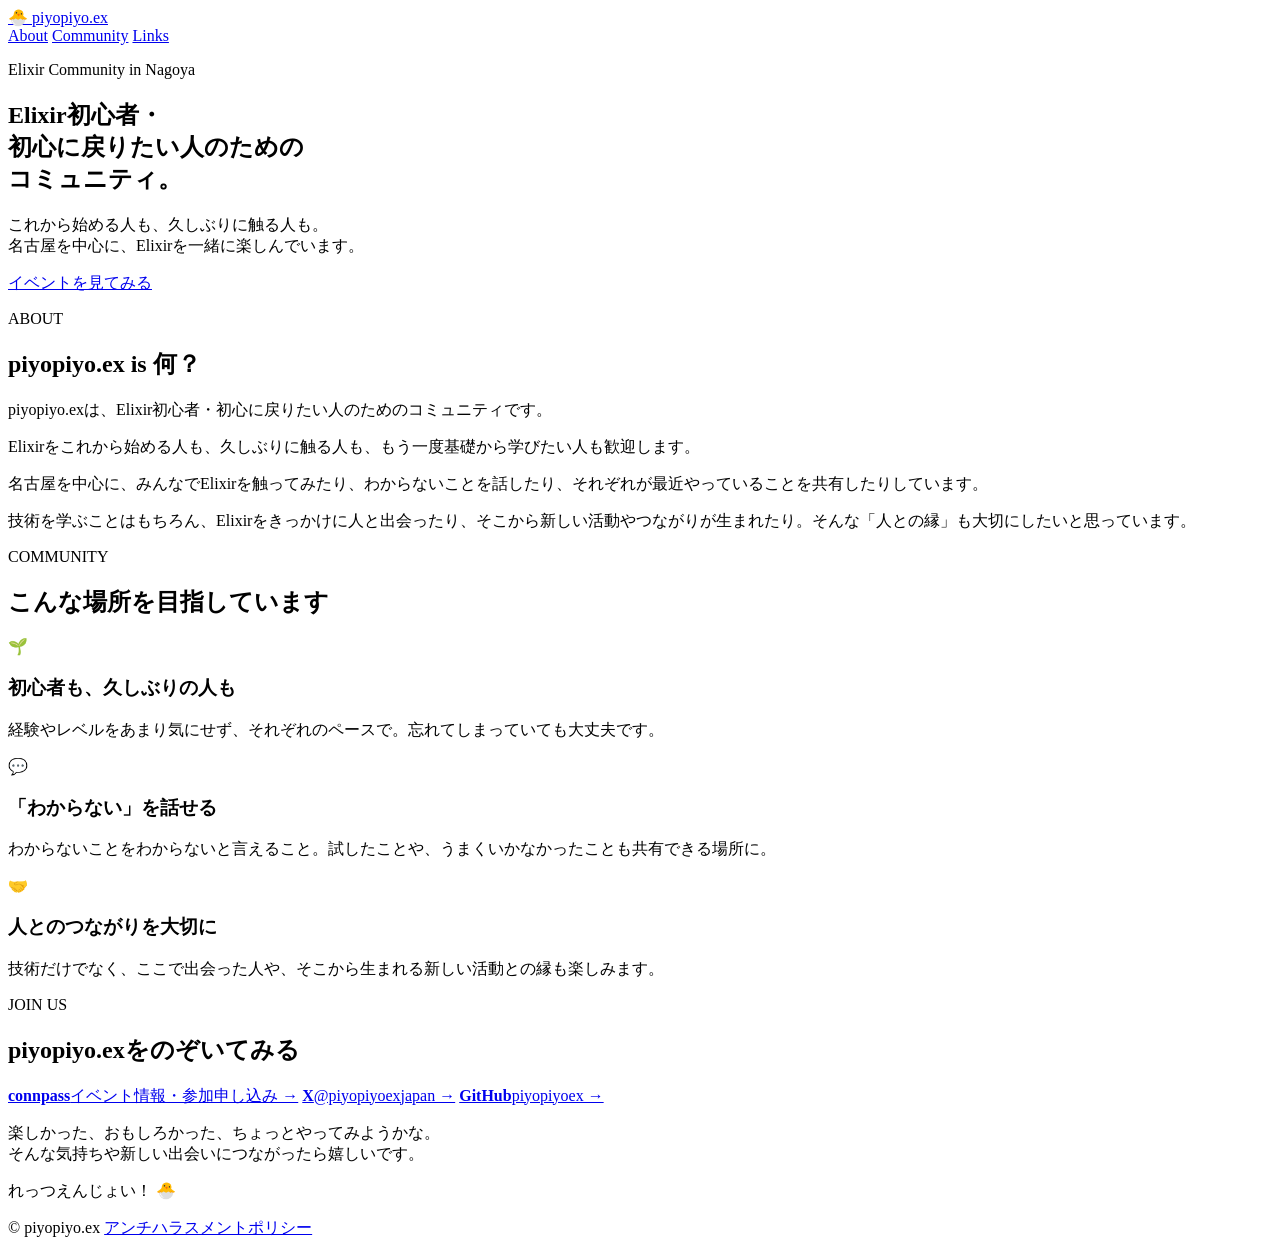
==== index.html @ b6424e99 "Add initial piyopiyo.ex website" ====
<!DOCTYPE html>
<html lang="ja">
<head>
  <meta charset="utf-8">
  <meta name="viewport" content="width=device-width, initial-scale=1">
  <meta name="description" content="piyopiyo.exは、名古屋を中心に活動する、Elixir初心者・初心に戻りたい人のためのコミュニティです。">
  <meta property="og:title" content="piyopiyo.ex">
  <meta property="og:description" content="Elixir初心者・初心に戻りたい人のためのコミュニティ。名古屋を中心に活動しています。">
  <meta property="og:type" content="website">
  <title>piyopiyo.ex</title>
  <link rel="stylesheet" href="css/style.css">
</head>
<body>
  <header class="site-header">
    <div class="container">
      <a class="brand" href="./" aria-label="piyopiyo.ex ホーム">
        <span class="brand-mark">🐣</span>
        <span>piyopiyo.ex</span>
      </a>
      <nav aria-label="メインナビゲーション">
        <a href="#about">About</a>
        <a href="#community">Community</a>
        <a href="#links">Links</a>
      </nav>
    </div>
  </header>

  <main>
    <section class="hero">
      <div class="container hero-inner">
        <p class="eyebrow">Elixir Community in Nagoya</p>
        <h1>Elixir初心者・<br>初心に戻りたい人のための<br>コミュニティ。</h1>
        <p class="lead">これから始める人も、久しぶりに触る人も。<br>名古屋を中心に、Elixirを一緒に楽しんでいます。</p>
        <a class="button primary" href="https://piyopiyoex.connpass.com/">イベントを見てみる</a>
      </div>
    </section>

    <section id="about" class="section">
      <div class="container card">
        <p class="section-label">ABOUT</p>
        <h2>piyopiyo.ex is 何？</h2>
        <p>piyopiyo.exは、Elixir初心者・初心に戻りたい人のためのコミュニティです。</p>
        <p>Elixirをこれから始める人も、久しぶりに触る人も、もう一度基礎から学びたい人も歓迎します。</p>
        <p>名古屋を中心に、みんなでElixirを触ってみたり、わからないことを話したり、それぞれが最近やっていることを共有したりしています。</p>
        <p>技術を学ぶことはもちろん、Elixirをきっかけに人と出会ったり、そこから新しい活動やつながりが生まれたり。そんな「人との縁」も大切にしたいと思っています。</p>
      </div>
    </section>

    <section id="community" class="section">
      <div class="container">
        <p class="section-label">COMMUNITY</p>
        <h2>こんな場所を目指しています</h2>
        <div class="grid">
          <article class="mini-card">
            <span class="icon">🌱</span>
            <h3>初心者も、久しぶりの人も</h3>
            <p>経験やレベルをあまり気にせず、それぞれのペースで。忘れてしまっていても大丈夫です。</p>
          </article>
          <article class="mini-card">
            <span class="icon">💬</span>
            <h3>「わからない」を話せる</h3>
            <p>わからないことをわからないと言えること。試したことや、うまくいかなかったことも共有できる場所に。</p>
          </article>
          <article class="mini-card">
            <span class="icon">🤝</span>
            <h3>人とのつながりを大切に</h3>
            <p>技術だけでなく、ここで出会った人や、そこから生まれる新しい活動との縁も楽しみます。</p>
          </article>
        </div>
      </div>
    </section>

    <section id="links" class="section">
      <div class="container card">
        <p class="section-label">JOIN US</p>
        <h2>piyopiyo.exをのぞいてみる</h2>
        <div class="link-list">
          <a class="link-card" href="https://piyopiyoex.connpass.com/"><strong>connpass</strong><span>イベント情報・参加申し込み →</span></a>
          <a class="link-card" href="https://x.com/piyopiyoexjapan"><strong>X</strong><span>@piyopiyoexjapan →</span></a>
          <a class="link-card" href="https://github.com/piyopiyoex"><strong>GitHub</strong><span>piyopiyoex →</span></a>
        </div>
        <p class="closing">楽しかった、おもしろかった、ちょっとやってみようかな。<br>そんな気持ちや新しい出会いにつながったら嬉しいです。</p>
        <p class="enjoy">れっつえんじょい！ 🐣</p>
      </div>
    </section>
  </main>

  <footer>
    <div class="container footer-inner">
      <span>© piyopiyo.ex</span>
      <a href="policy.html">アンチハラスメントポリシー</a>
    </div>
  </footer>
</body>
</html>
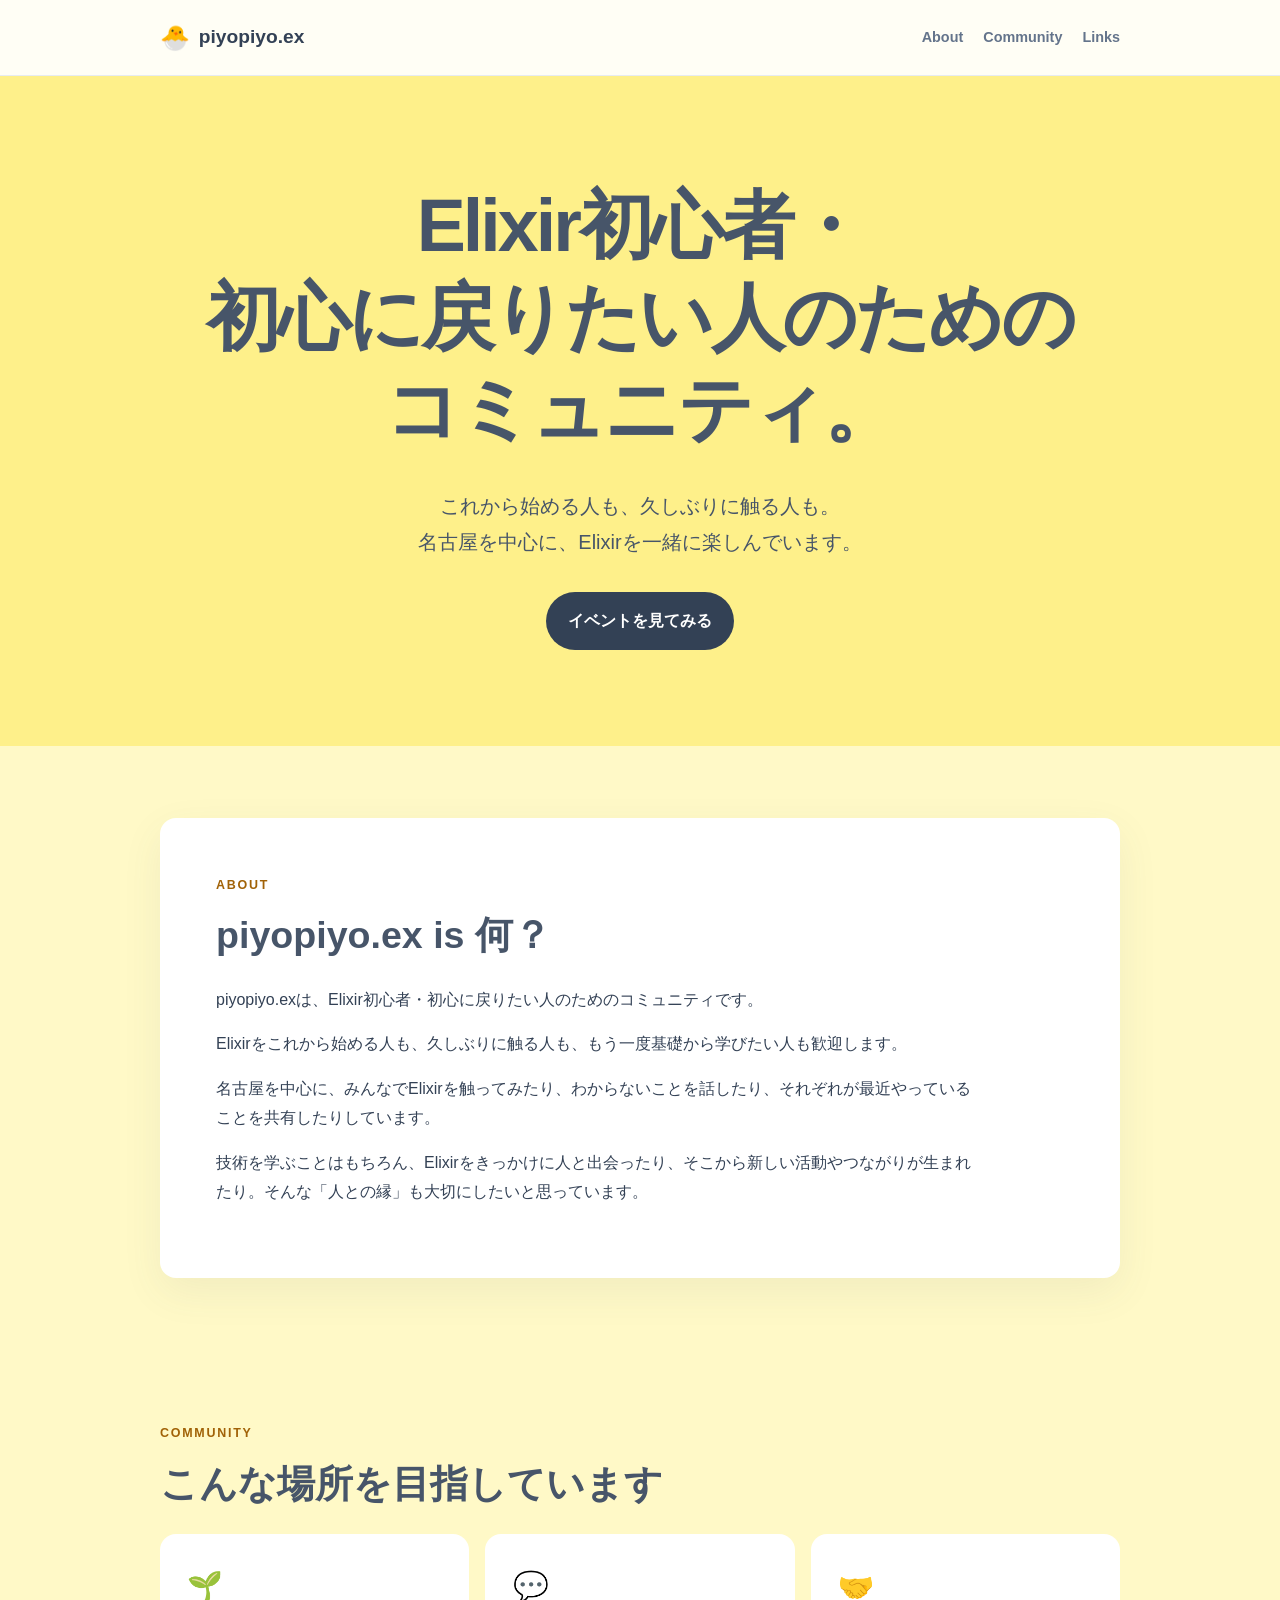
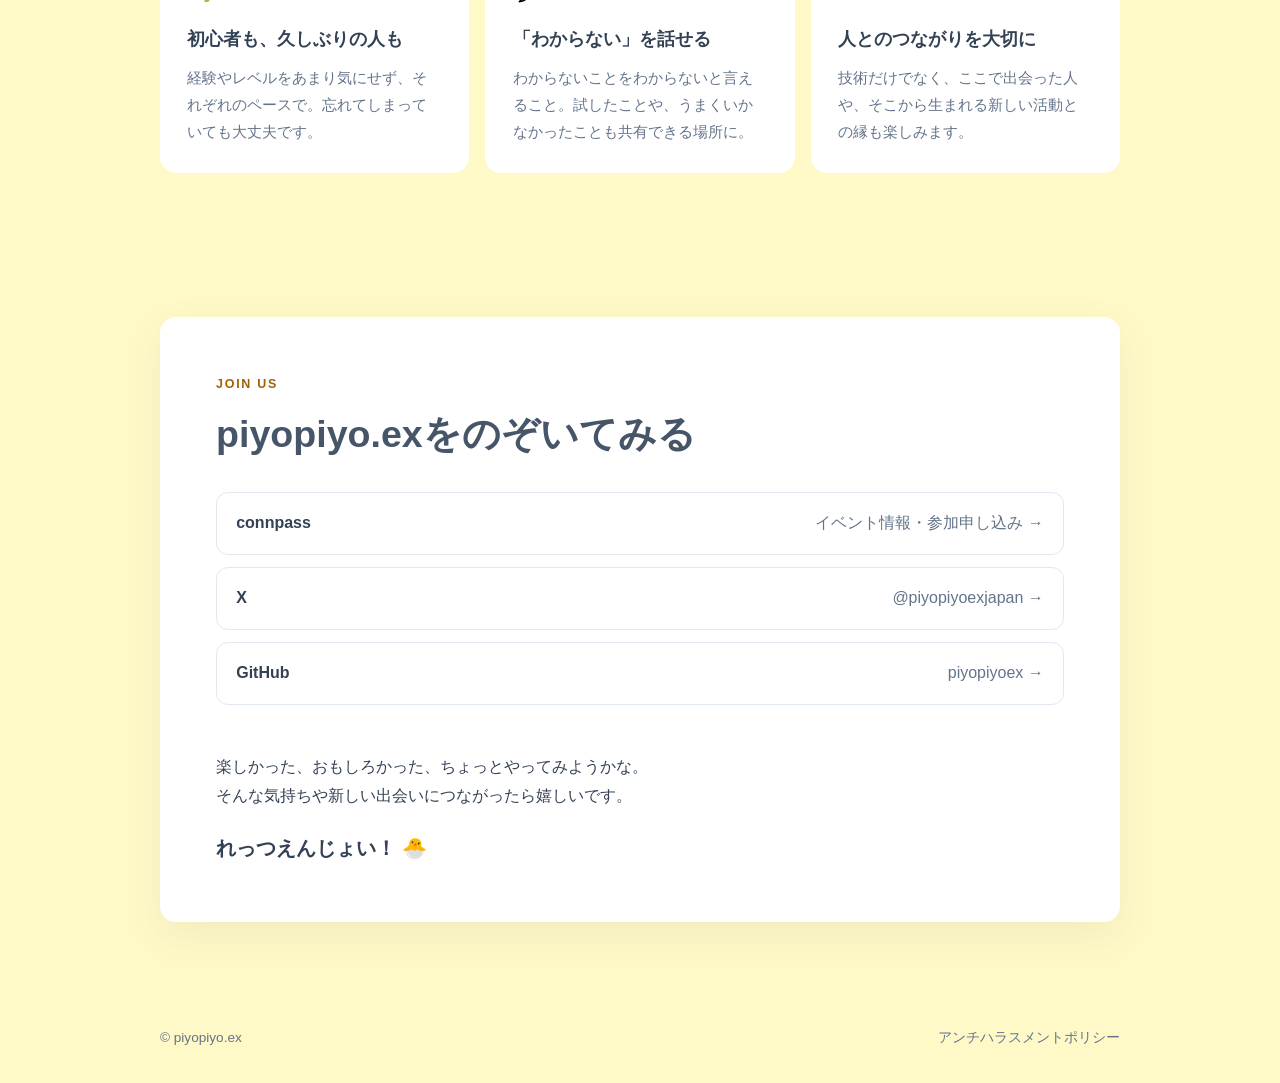
==== commit 3cfaf3e4: "Refine hero messaging" ====
--- a/index.html
+++ b/index.html
@@ -28,7 +28,6 @@
   <main>
     <section class="hero">
       <div class="container hero-inner">
-        <p class="eyebrow">Elixir Community in Nagoya</p>
         <h1>Elixir初心者・<br>初心に戻りたい人のための<br>コミュニティ。</h1>
         <p class="lead">これから始める人も、久しぶりに触る人も。<br>名古屋を中心に、Elixirを一緒に楽しんでいます。</p>
         <a class="button primary" href="https://piyopiyoex.connpass.com/">イベントを見てみる</a>
--- a/css/style.css
+++ b/css/style.css
@@ -0,0 +1,95 @@
+:root {
+  --yellow: #fef08a;
+  --yellow-soft: #fff9c7;
+  --yellow-deep: #eab308;
+  --ink: #334155;
+  --muted: #64748b;
+  --white: #ffffff;
+  --line: #e2e8f0;
+  --max: 960px;
+}
+
+* { box-sizing: border-box; }
+html { scroll-behavior: smooth; }
+body {
+  margin: 0;
+  background: var(--yellow-soft);
+  color: var(--ink);
+  font-family: -apple-system, BlinkMacSystemFont, "Segoe UI", "Hiragino Kaku Gothic ProN", "Yu Gothic", Meiryo, sans-serif;
+  line-height: 1.8;
+}
+a { color: inherit; }
+.container { width: min(88%, var(--max)); margin-inline: auto; }
+
+.site-header {
+  padding: 1rem 0;
+  background: rgba(255,255,255,.82);
+  border-bottom: 1px solid rgba(226,232,240,.8);
+}
+.site-header .container, .footer-inner {
+  display: flex;
+  align-items: center;
+  justify-content: space-between;
+  gap: 1.5rem;
+}
+.brand { display: flex; gap: .55rem; align-items: center; font-size: 1.2rem; font-weight: 800; text-decoration: none; }
+.brand-mark { font-size: 1.5rem; }
+nav { display: flex; gap: 1.25rem; }
+nav a { color: var(--muted); font-size: .9rem; font-weight: 700; text-decoration: none; }
+nav a:hover { color: var(--ink); }
+
+.hero { background: var(--yellow); padding: 6.5rem 0 6rem; }
+.hero-inner { text-align: center; }
+.eyebrow, .section-label {
+  margin: 0 0 .8rem;
+  color: #a16207;
+  font-size: .78rem;
+  font-weight: 800;
+  letter-spacing: .14em;
+}
+h1 { margin: 0; color: #475569; font-size: clamp(2.25rem, 7vw, 4.6rem); line-height: 1.25; letter-spacing: -.04em; }
+.lead { margin: 2rem auto; color: #475569; font-size: clamp(1rem, 2.5vw, 1.25rem); }
+.button { display: inline-block; padding: .9rem 1.4rem; border-radius: 999px; font-weight: 800; text-decoration: none; }
+.button.primary { background: var(--ink); color: white; }
+
+.section { padding: 4.5rem 0; }
+.card {
+  padding: clamp(1.7rem, 5vw, 3.5rem);
+  background: var(--white);
+  border-radius: 1rem;
+  box-shadow: 0 14px 40px rgba(71,85,105,.08);
+}
+h2 { margin: 0 0 1.5rem; color: #475569; font-size: clamp(1.6rem, 4vw, 2.35rem); line-height: 1.4; }
+.card p { max-width: 48rem; }
+.grid { display: grid; grid-template-columns: repeat(3, 1fr); gap: 1rem; }
+.mini-card { padding: 1.7rem; background: white; border-radius: 1rem; }
+.icon { font-size: 1.8rem; }
+h3 { margin: .7rem 0 .5rem; font-size: 1.1rem; }
+.mini-card p { margin: 0; color: var(--muted); font-size: .94rem; }
+
+.link-list { display: grid; gap: .75rem; margin: 2rem 0 3rem; }
+.link-card {
+  display: flex;
+  justify-content: space-between;
+  gap: 1rem;
+  padding: 1rem 1.2rem;
+  border: 1px solid var(--line);
+  border-radius: .75rem;
+  text-decoration: none;
+  transition: transform .15s ease, border-color .15s ease;
+}
+.link-card:hover { transform: translateY(-2px); border-color: var(--yellow-deep); }
+.link-card span { color: var(--muted); }
+.closing { margin-top: 2rem; }
+.enjoy { margin-bottom: 0; font-size: 1.25rem; font-weight: 800; }
+
+footer { padding: 2rem 0; color: var(--muted); font-size: .85rem; }
+footer a { text-decoration: none; }
+
+@media (max-width: 700px) {
+  .site-header nav { display: none; }
+  .hero { padding: 4.5rem 0; }
+  .section { padding: 2.5rem 0; }
+  .grid { grid-template-columns: 1fr; }
+  .link-card, .footer-inner { align-items: flex-start; flex-direction: column; }
+}
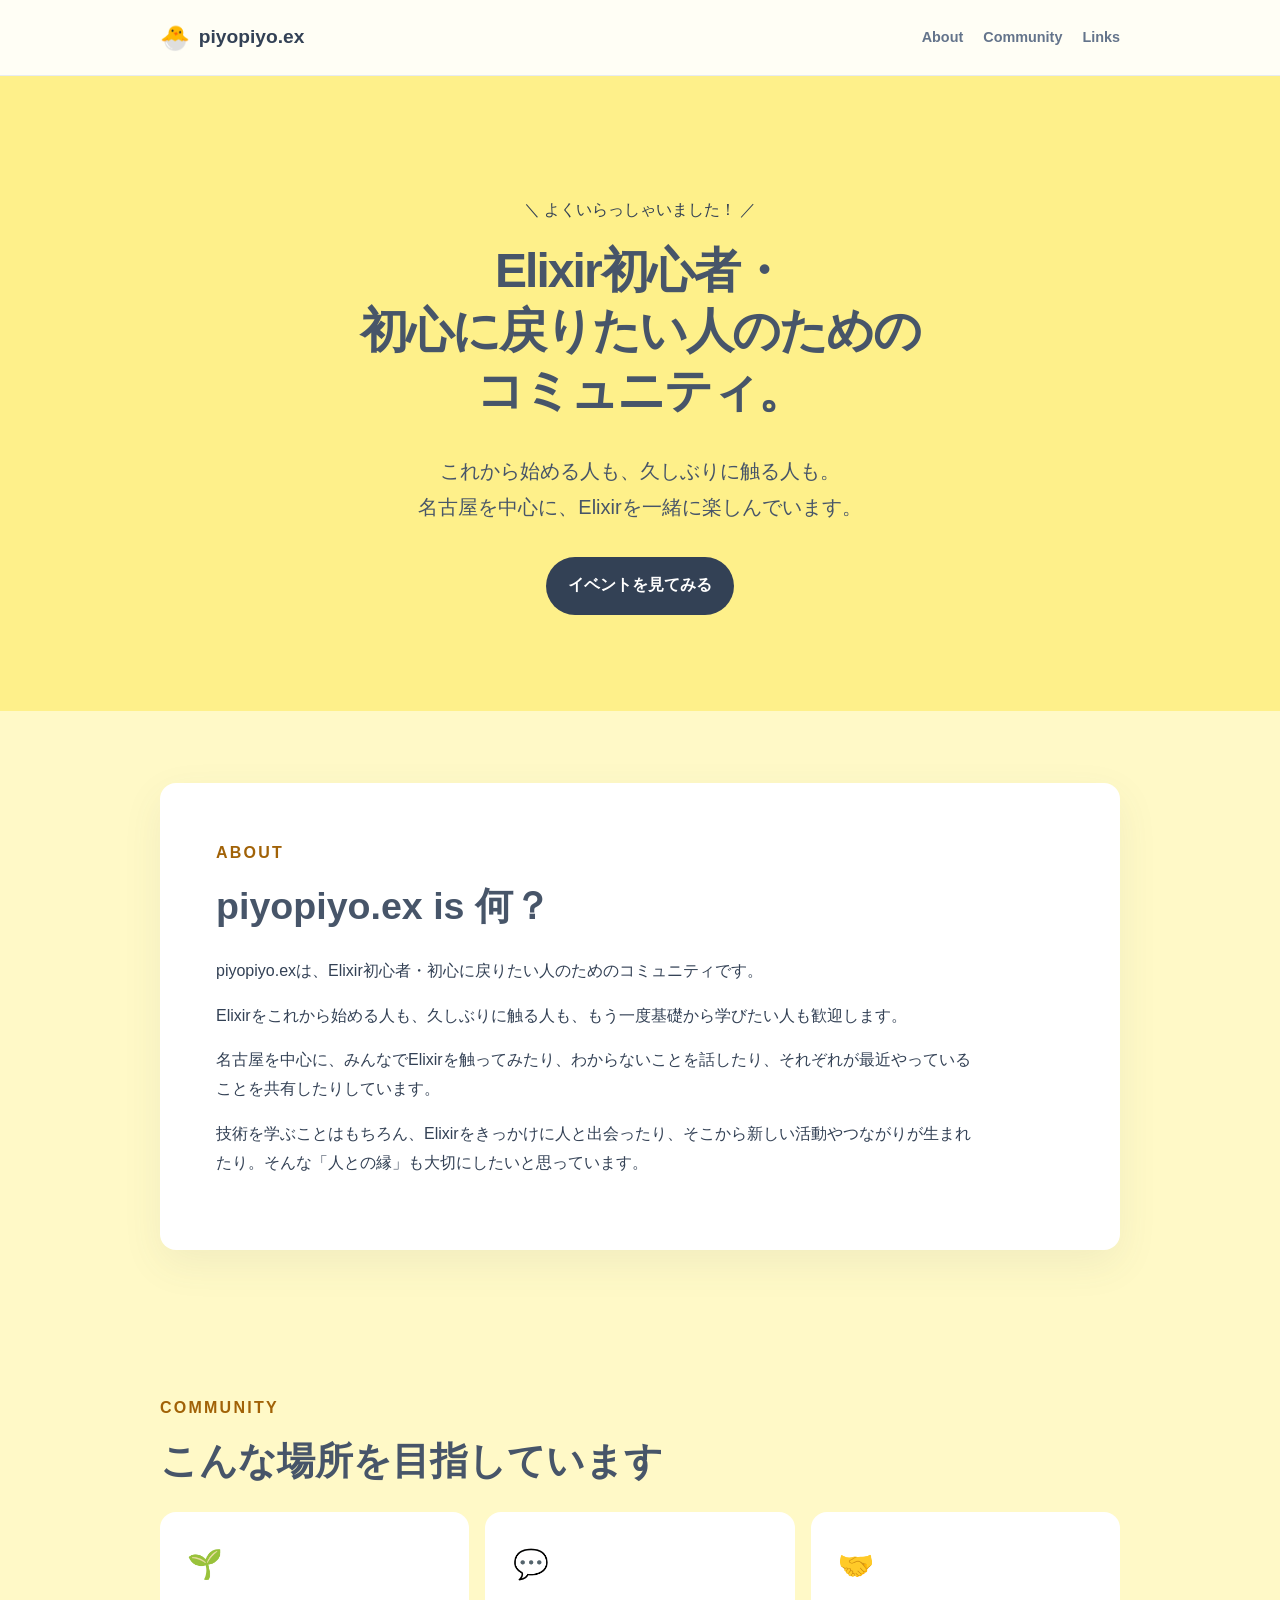
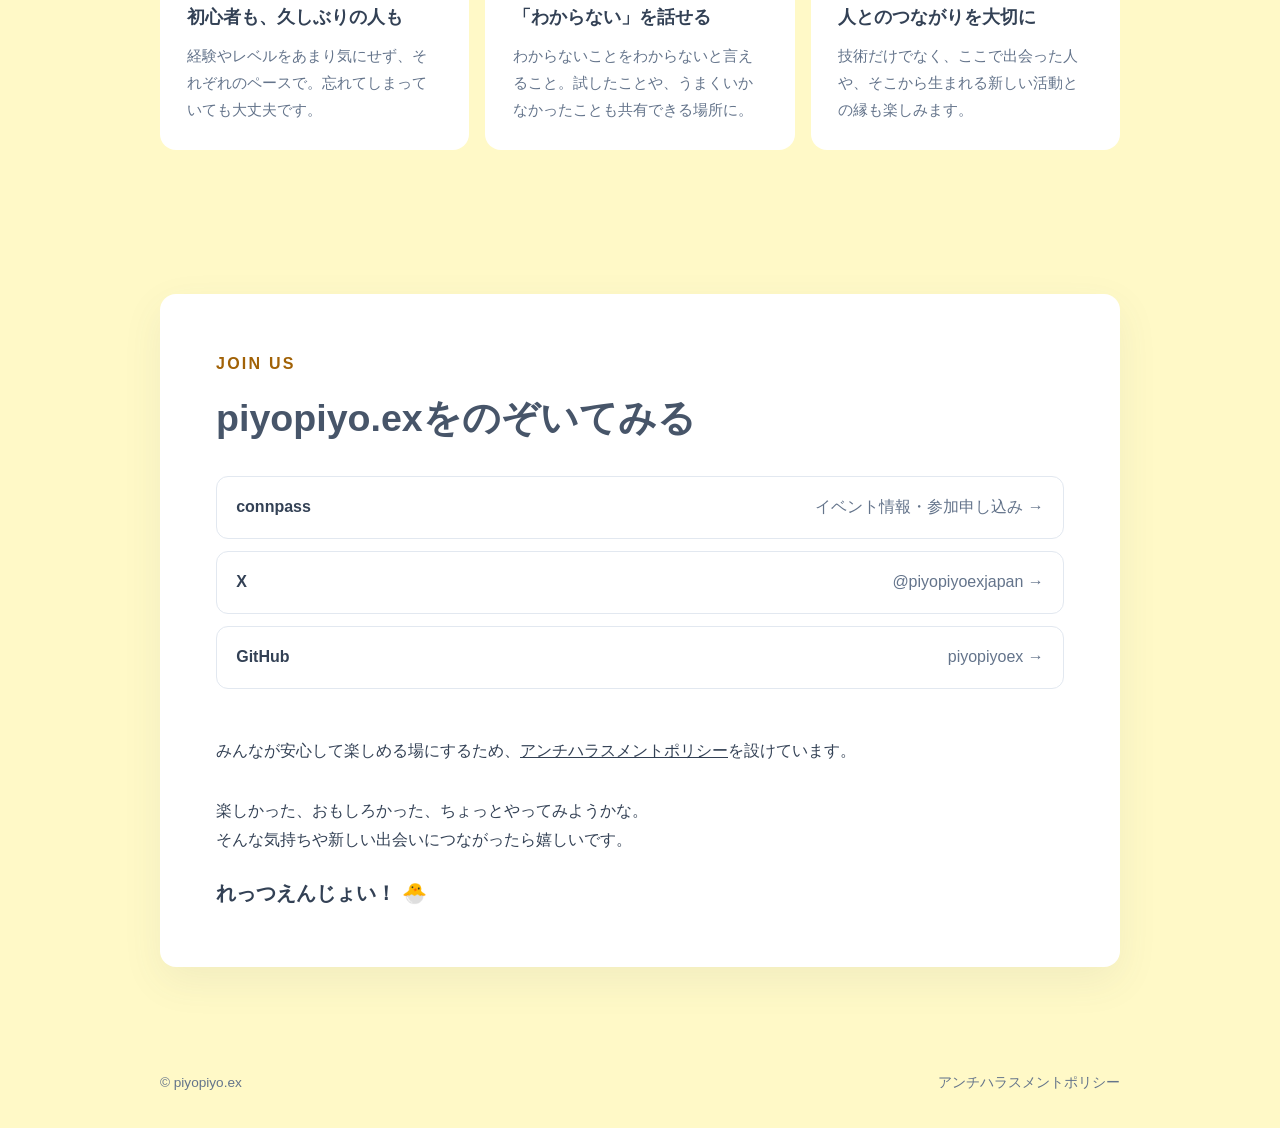
==== commit 9c3b0cbc: "Add welcome message and policy link" ====
--- a/index.html
+++ b/index.html
@@ -28,6 +28,7 @@
   <main>
     <section class="hero">
       <div class="container hero-inner">
+        <p class="welcome">＼ よくいらっしゃいました！ ／</p>
         <h1>Elixir初心者・<br>初心に戻りたい人のための<br>コミュニティ。</h1>
         <p class="lead">これから始める人も、久しぶりに触る人も。<br>名古屋を中心に、Elixirを一緒に楽しんでいます。</p>
         <a class="button primary" href="https://piyopiyoex.connpass.com/">イベントを見てみる</a>
@@ -78,6 +79,7 @@
           <a class="link-card" href="https://x.com/piyopiyoexjapan"><strong>X</strong><span>@piyopiyoexjapan →</span></a>
           <a class="link-card" href="https://github.com/piyopiyoex"><strong>GitHub</strong><span>piyopiyoex →</span></a>
         </div>
+        <p class="policy-note">みんなが安心して楽しめる場にするため、<a href="policy.html">アンチハラスメントポリシー</a>を設けています。</p>
         <p class="closing">楽しかった、おもしろかった、ちょっとやってみようかな。<br>そんな気持ちや新しい出会いにつながったら嬉しいです。</p>
         <p class="enjoy">れっつえんじょい！ 🐣</p>
       </div>
--- a/css/style.css
+++ b/css/style.css
@@ -43,11 +43,11 @@
 .eyebrow, .section-label {
   margin: 0 0 .8rem;
   color: #a16207;
-  font-size: .78rem;
+  font-size: 1rem;
   font-weight: 800;
   letter-spacing: .14em;
 }
-h1 { margin: 0; color: #475569; font-size: clamp(2.25rem, 7vw, 4.6rem); line-height: 1.25; letter-spacing: -.04em; }
+h1 { margin: 0; color: #475569; font-size: clamp(1.8rem, 4.5vw, 3rem); line-height: 1.25; letter-spacing: -.04em; }
 .lead { margin: 2rem auto; color: #475569; font-size: clamp(1rem, 2.5vw, 1.25rem); }
 .button { display: inline-block; padding: .9rem 1.4rem; border-radius: 999px; font-weight: 800; text-decoration: none; }
 .button.primary { background: var(--ink); color: white; }
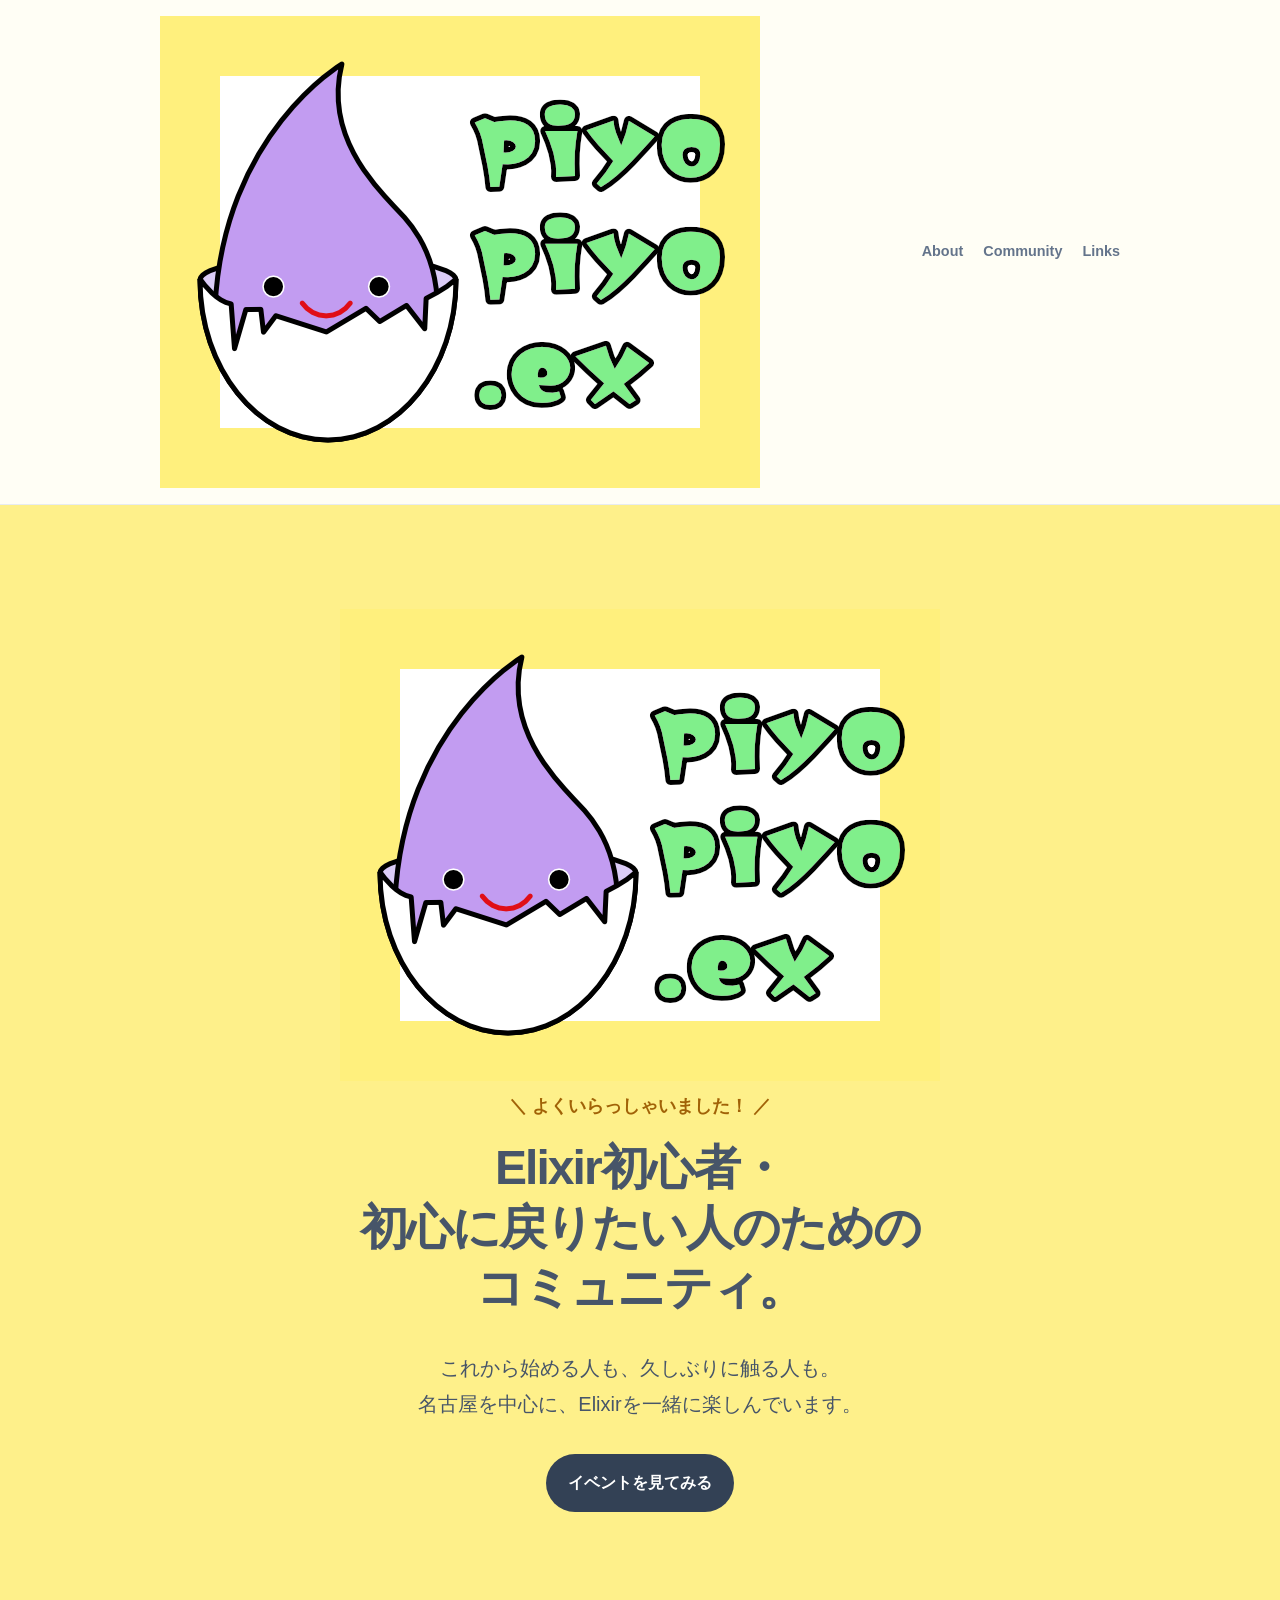
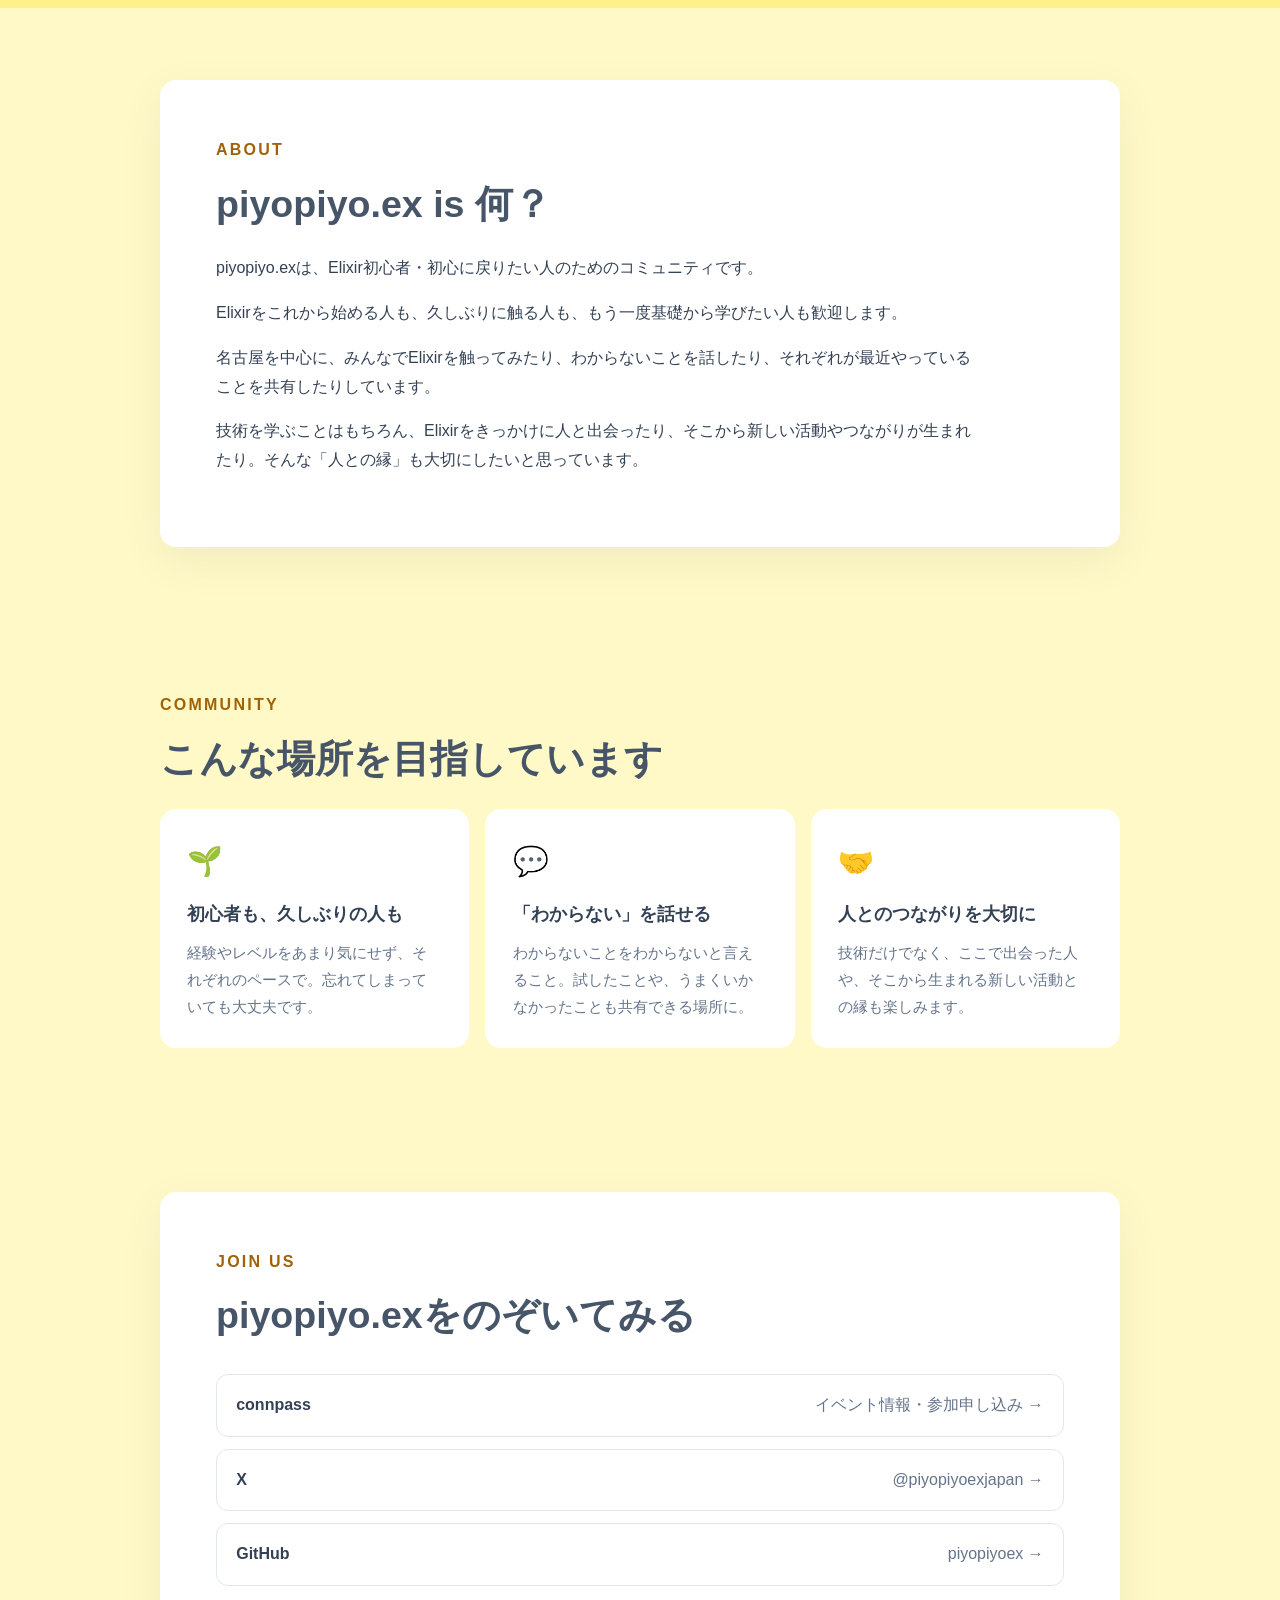
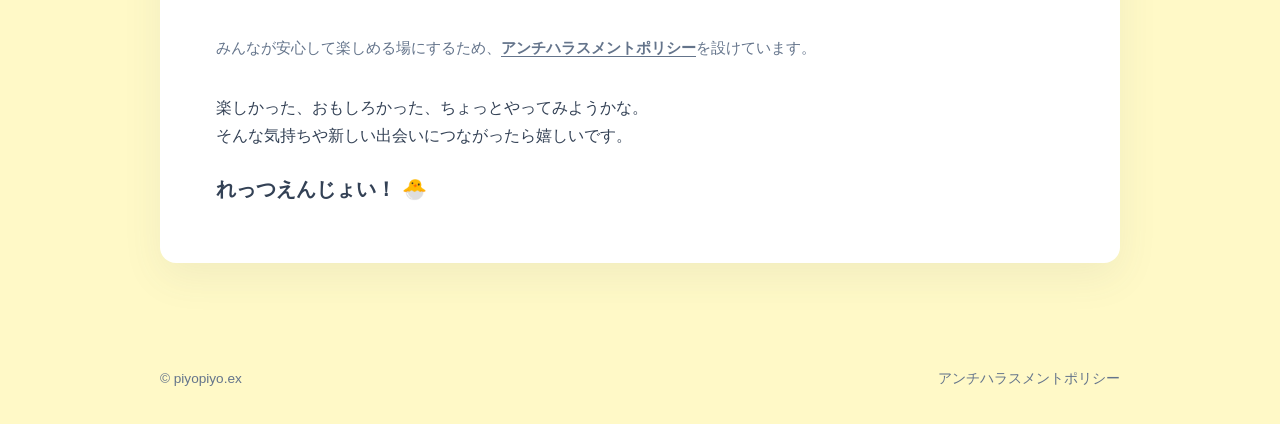
==== commit 061bfc0a: "Add legacy logo to site" ====
--- a/index.html
+++ b/index.html
@@ -14,8 +14,7 @@
   <header class="site-header">
     <div class="container">
       <a class="brand" href="./" aria-label="piyopiyo.ex ホーム">
-        <span class="brand-mark">🐣</span>
-        <span>piyopiyo.ex</span>
+        <img class="brand-logo" src="images/piyopiyo_logo.png" alt="piyopiyo.ex">
       </a>
       <nav aria-label="メインナビゲーション">
         <a href="#about">About</a>
@@ -28,6 +27,7 @@
   <main>
     <section class="hero">
       <div class="container hero-inner">
+        <img class="hero-logo" src="images/piyopiyo_logo.png" alt="piyopiyo.ex">
         <p class="welcome">＼ よくいらっしゃいました！ ／</p>
         <h1>Elixir初心者・<br>初心に戻りたい人のための<br>コミュニティ。</h1>
         <p class="lead">これから始める人も、久しぶりに触る人も。<br>名古屋を中心に、Elixirを一緒に楽しんでいます。</p>
--- a/css/style.css
+++ b/css/style.css
@@ -40,6 +40,7 @@
 
 .hero { background: var(--yellow); padding: 6.5rem 0 6rem; }
 .hero-inner { text-align: center; }
+.welcome { margin: 0 0 1rem; color: #a16207; font-size: 1.1rem; font-weight: 800; }
 .eyebrow, .section-label {
   margin: 0 0 .8rem;
   color: #a16207;
@@ -80,6 +81,8 @@
 }
 .link-card:hover { transform: translateY(-2px); border-color: var(--yellow-deep); }
 .link-card span { color: var(--muted); }
+.policy-note { margin-top: 1.5rem; color: var(--muted); font-size: .95rem; }
+.policy-note a { font-weight: 700; text-underline-offset: .2em; }
 .closing { margin-top: 2rem; }
 .enjoy { margin-bottom: 0; font-size: 1.25rem; font-weight: 800; }
 
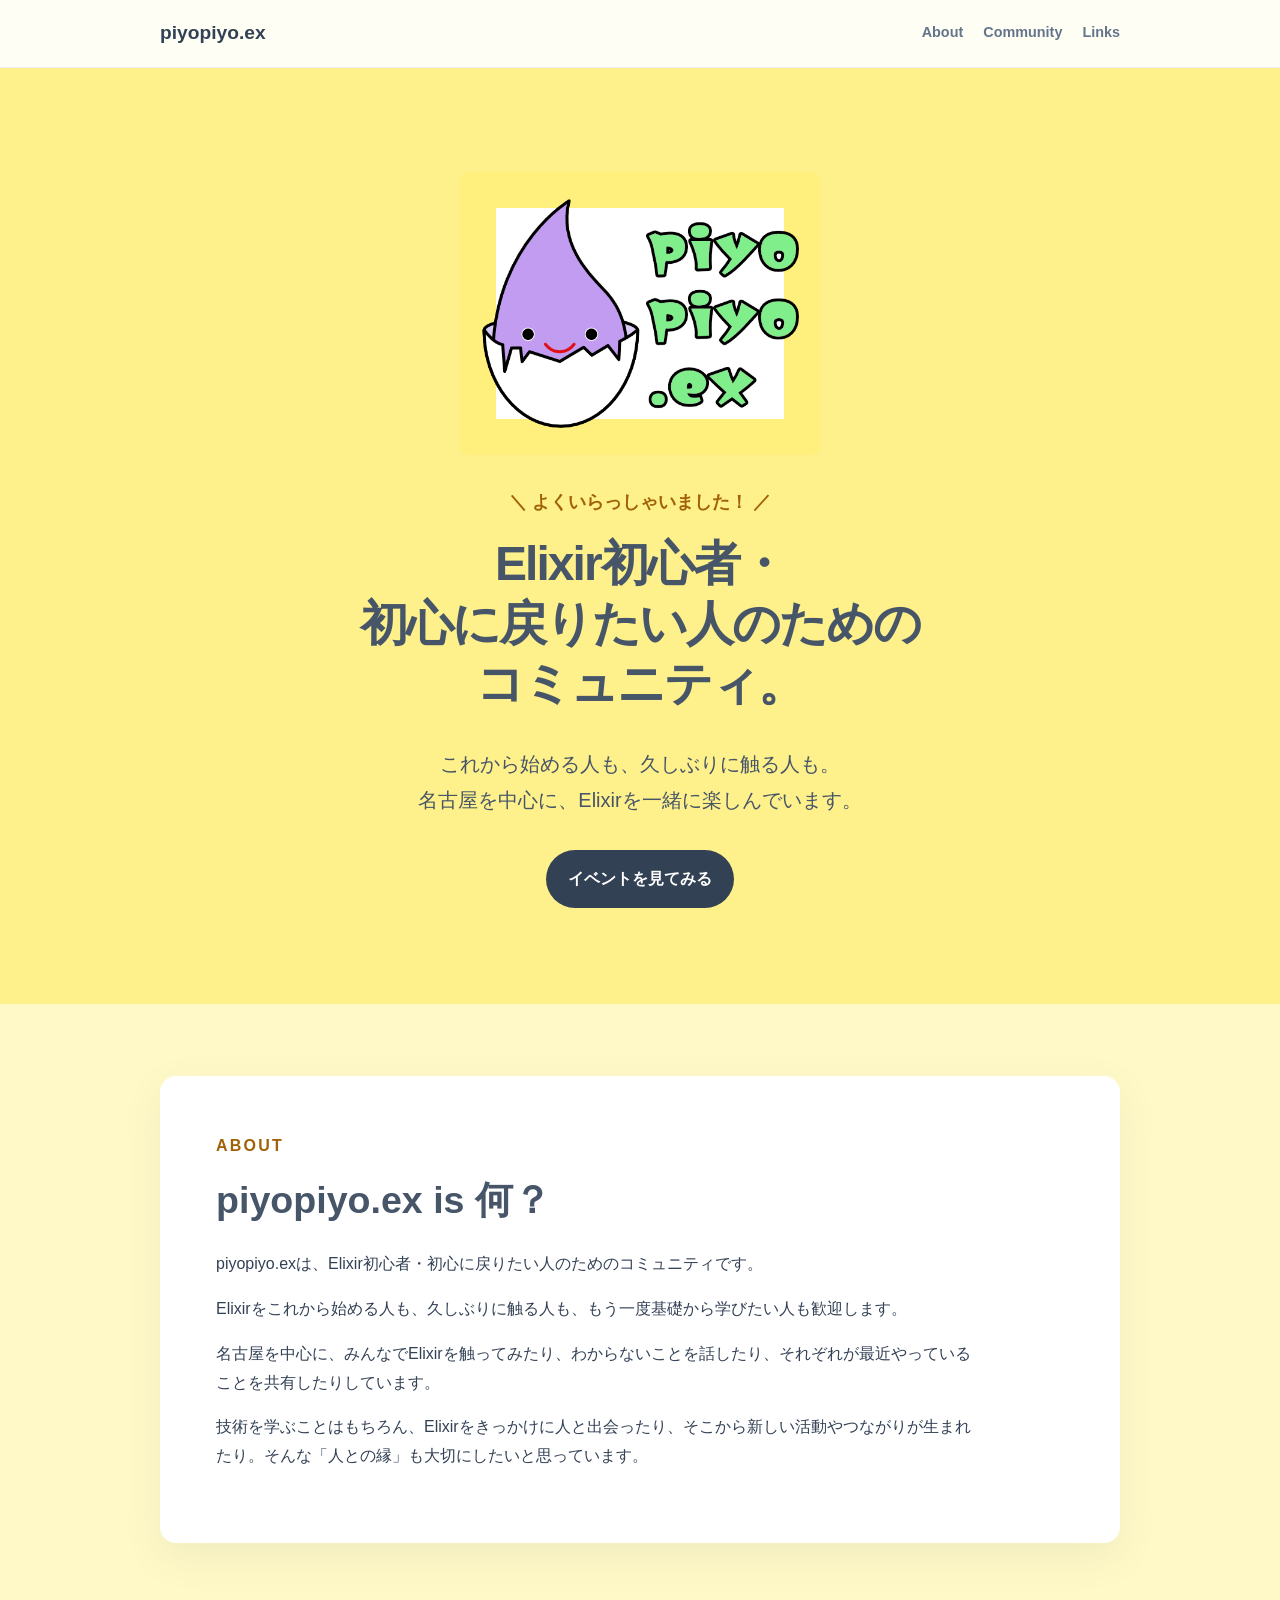
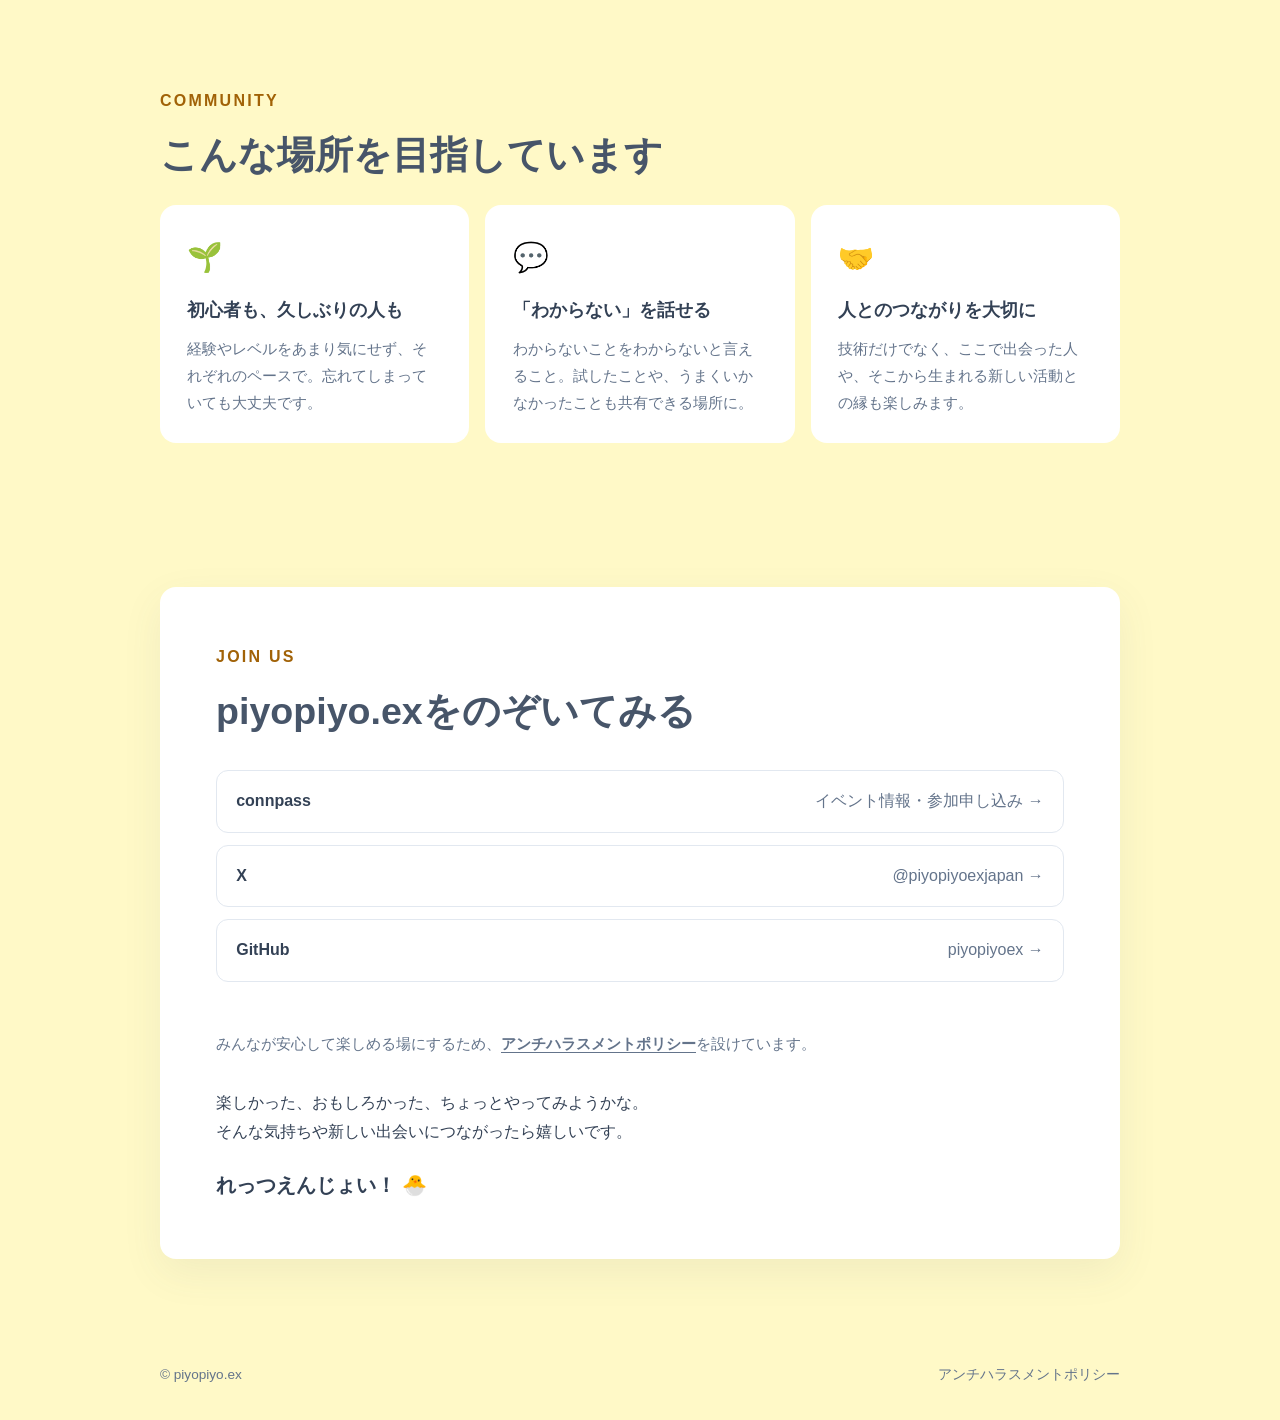
==== commit 6374c924: "Use text brand in header" ====
--- a/index.html
+++ b/index.html
@@ -14,7 +14,7 @@
   <header class="site-header">
     <div class="container">
       <a class="brand" href="./" aria-label="piyopiyo.ex ホーム">
-        <img class="brand-logo" src="images/piyopiyo_logo.png" alt="piyopiyo.ex">
+        <span>piyopiyo.ex</span>
       </a>
       <nav aria-label="メインナビゲーション">
         <a href="#about">About</a>
--- a/css/style.css
+++ b/css/style.css
@@ -33,13 +33,14 @@
   gap: 1.5rem;
 }
 .brand { display: flex; gap: .55rem; align-items: center; font-size: 1.2rem; font-weight: 800; text-decoration: none; }
-.brand-mark { font-size: 1.5rem; }
+.brand-logo { display: block; width: 112px; height: auto; }
 nav { display: flex; gap: 1.25rem; }
 nav a { color: var(--muted); font-size: .9rem; font-weight: 700; text-decoration: none; }
 nav a:hover { color: var(--ink); }
 
 .hero { background: var(--yellow); padding: 6.5rem 0 6rem; }
 .hero-inner { text-align: center; }
+.hero-logo { display: block; width: min(360px, 82%); height: auto; margin: 0 auto 2rem; border-radius: .5rem; }
 .welcome { margin: 0 0 1rem; color: #a16207; font-size: 1.1rem; font-weight: 800; }
 .eyebrow, .section-label {
   margin: 0 0 .8rem;
